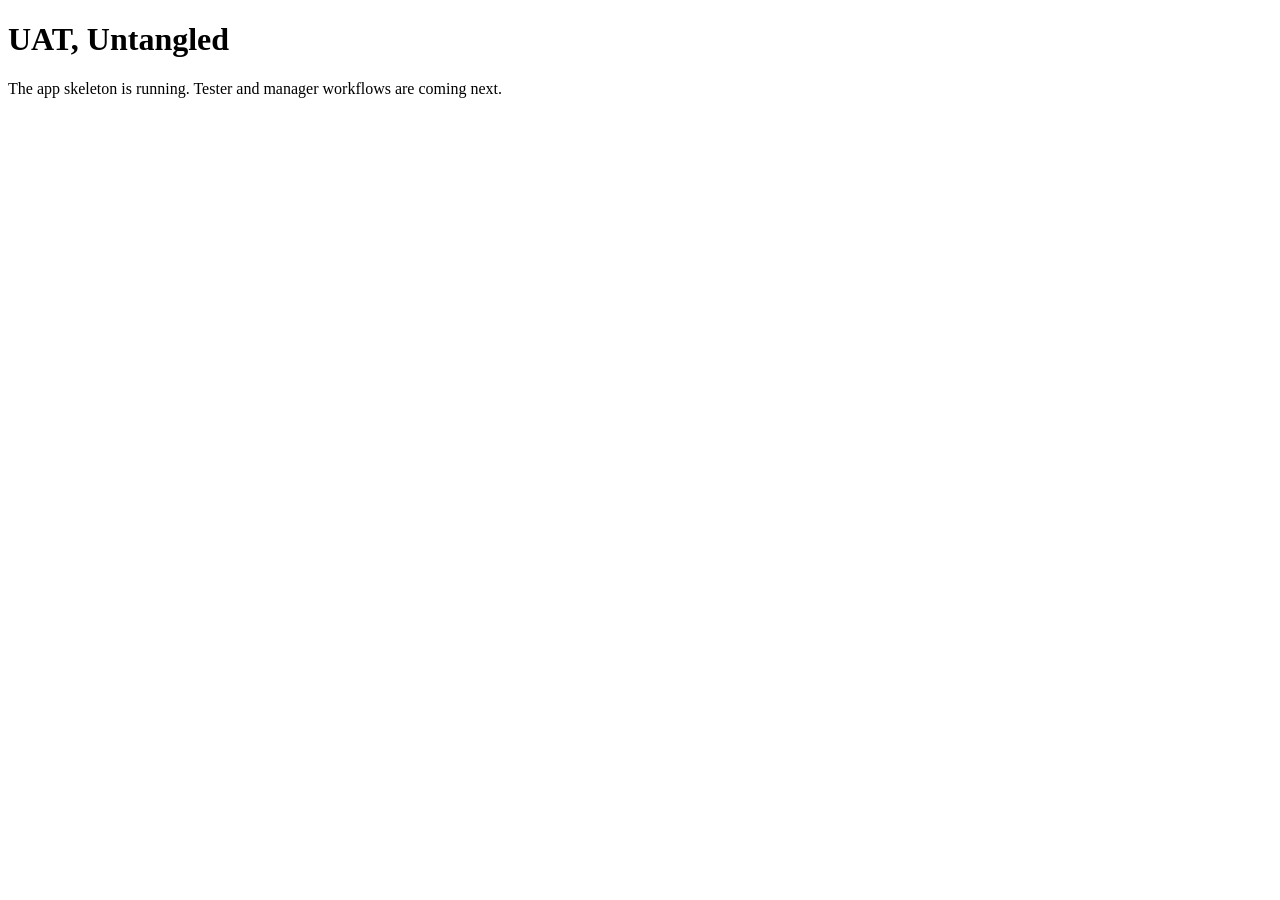
==== static/index.html @ ee5dca58 "Complete Slice 2 database setup" ====
<!doctype html>
<html lang="en">
  <head>
    <meta charset="utf-8" />
    <meta name="viewport" content="width=device-width, initial-scale=1" />
    <title>UAT, Untangled</title>
  </head>
  <body>
    <main>
      <h1>UAT, Untangled</h1>
      <p>The app skeleton is running. Tester and manager workflows are coming next.</p>
    </main>
  </body>
</html>
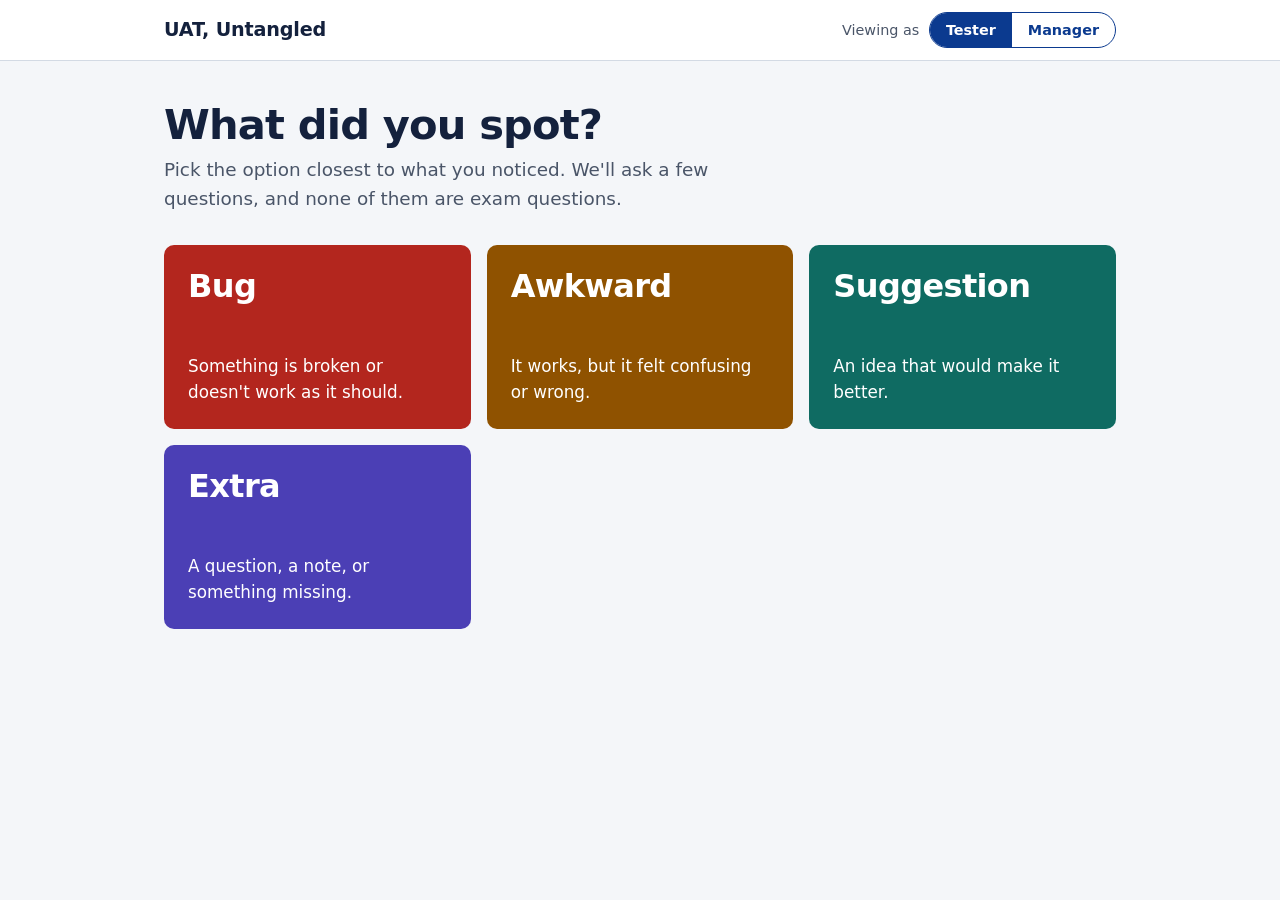
==== commit 05751d7d: "Complete Slice 3 reporting workflow" ====
--- a/static/index.html
+++ b/static/index.html
@@ -4,11 +4,44 @@
     <meta charset="utf-8" />
     <meta name="viewport" content="width=device-width, initial-scale=1" />
     <title>UAT, Untangled</title>
+    <link rel="stylesheet" href="/static/css/styles.css" />
   </head>
   <body>
-    <main>
-      <h1>UAT, Untangled</h1>
-      <p>The app skeleton is running. Tester and manager workflows are coming next.</p>
+    <a class="skip-link" href="#main">Skip to content</a>
+    <header class="site-header" id="site-header"></header>
+
+    <main id="main">
+      <h1>What did you spot?</h1>
+      <p class="lead">Pick the option closest to what you noticed. We'll ask a few questions, and none of them are exam questions.</p>
+
+      <ul class="picker">
+        <li>
+          <a class="panel panel--bug" href="/static/report.html?category=bug">
+            <span class="panel__name">Bug</span>
+            <p class="panel__desc">Something is broken or doesn't work as it should.</p>
+          </a>
+        </li>
+        <li>
+          <a class="panel panel--awkward" href="/static/report.html?category=awkward">
+            <span class="panel__name">Awkward</span>
+            <p class="panel__desc">It works, but it felt confusing or wrong.</p>
+          </a>
+        </li>
+        <li>
+          <a class="panel panel--suggestion" href="/static/report.html?category=suggestion">
+            <span class="panel__name">Suggestion</span>
+            <p class="panel__desc">An idea that would make it better.</p>
+          </a>
+        </li>
+        <li>
+          <a class="panel panel--extra" href="/static/report.html?category=extra">
+            <span class="panel__name">Extra</span>
+            <p class="panel__desc">A question, a note, or something missing.</p>
+          </a>
+        </li>
+      </ul>
     </main>
+
+    <script type="module" src="/static/js/index.js"></script>
   </body>
-</html>+</html>
--- a/static/css/styles.css
+++ b/static/css/styles.css
@@ -0,0 +1,236 @@
+:root {
+  --paper: #f4f6f9;
+  --surface: #ffffff;
+  --ink: #14213d;
+  --muted: #4a5568;
+  --line: #d3dae4;
+  --brand: #0b3a8f;
+  --brand-ink: #ffffff;
+  --danger: #a4161a;
+
+  --bug: #b3261e;
+  --suggestion: #0f6b62;
+  --awkward: #8f5200;
+  --extra: #4b3fb5;
+
+  --radius: 6px;
+  --font: "Segoe UI", system-ui, -apple-system, "Helvetica Neue", Arial, sans-serif;
+}
+
+* { box-sizing: border-box; }
+
+body {
+  margin: 0;
+  background: var(--paper);
+  color: var(--ink);
+  font-family: var(--font);
+  font-size: 1.0625rem;
+  line-height: 1.55;
+}
+
+a { color: var(--brand); }
+
+:focus-visible {
+  outline: 3px solid var(--brand);
+  outline-offset: 2px;
+}
+
+.skip-link {
+  position: absolute;
+  left: -999px;
+  top: 0;
+  background: var(--brand);
+  color: var(--brand-ink);
+  padding: 0.5rem 1rem;
+}
+.skip-link:focus { left: 0; z-index: 10; }
+
+/* Header and role switch */
+.site-header {
+  background: var(--surface);
+  border-bottom: 1px solid var(--line);
+}
+.site-header__inner {
+  max-width: 62rem;
+  margin: 0 auto;
+  padding: 0.75rem 1.25rem;
+  display: flex;
+  align-items: center;
+  justify-content: space-between;
+  gap: 1rem;
+  flex-wrap: wrap;
+}
+.brand {
+  font-weight: 700;
+  font-size: 1.2rem;
+  letter-spacing: -0.01em;
+  color: var(--ink);
+  text-decoration: none;
+}
+.role-switch {
+  display: inline-flex;
+  align-items: center;
+  gap: 0.6rem;
+  font-size: 0.9rem;
+  color: var(--muted);
+}
+.role-switch__group {
+  display: inline-flex;
+  border: 1.5px solid var(--brand);
+  border-radius: 999px;
+  overflow: hidden;
+}
+.role-switch button {
+  font: inherit;
+  font-weight: 600;
+  border: 0;
+  background: transparent;
+  color: var(--brand);
+  padding: 0.35rem 1rem;
+  cursor: pointer;
+}
+.role-switch button[aria-pressed="true"] {
+  background: var(--brand);
+  color: var(--brand-ink);
+}
+
+/* Layout */
+main {
+  max-width: 62rem;
+  margin: 0 auto;
+  padding: 2.5rem 1.25rem 4rem;
+}
+h1 {
+  font-size: clamp(1.9rem, 4vw, 2.6rem);
+  line-height: 1.15;
+  letter-spacing: -0.02em;
+  margin: 0 0 0.5rem;
+}
+h2 { font-size: 1.15rem; margin: 0; }
+.lead { font-size: 1.15rem; color: var(--muted); max-width: 40rem; margin: 0 0 2rem; }
+
+/* Category picker: the one bold moment */
+.picker {
+  display: grid;
+  grid-template-columns: repeat(auto-fit, minmax(16rem, 1fr));
+  gap: 1rem;
+  list-style: none;
+  margin: 0;
+  padding: 0;
+}
+.panel {
+  display: flex;
+  flex-direction: column;
+  justify-content: space-between;
+  min-height: 11.5rem;
+  padding: 1.5rem;
+  border-radius: 10px;
+  color: #fff;
+  text-decoration: none;
+}
+.panel--bug { background: var(--bug); }
+.panel--suggestion { background: var(--suggestion); }
+.panel--awkward { background: var(--awkward); }
+.panel--extra { background: var(--extra); }
+.panel__name { font-size: 2rem; font-weight: 700; letter-spacing: -0.02em; line-height: 1.1; }
+.panel__desc { margin: 0.75rem 0 0; font-size: 1.05rem; max-width: 22rem; }
+.panel:hover .panel__name { text-decoration: underline; text-underline-offset: 5px; }
+.panel:focus-visible { outline-color: var(--ink); outline-offset: 4px; }
+
+/* Forms */
+.form { max-width: 40rem; }
+.field { margin-bottom: 1.4rem; }
+.field label { display: block; font-weight: 600; margin-bottom: 0.35rem; }
+.optional { font-weight: 400; color: var(--muted); }
+.field input,
+.field textarea {
+  width: 100%;
+  font: inherit;
+  color: var(--ink);
+  background: var(--surface);
+  border: 1.5px solid #8a97ab;
+  border-radius: var(--radius);
+  padding: 0.65rem 0.8rem;
+}
+.field textarea { min-height: 6.5rem; resize: vertical; }
+.field input:focus-visible,
+.field textarea:focus-visible { outline: 3px solid var(--brand); outline-offset: 1px; border-color: var(--brand); }
+
+.button {
+  display: inline-block;
+  font: inherit;
+  font-weight: 600;
+  background: var(--brand);
+  color: var(--brand-ink);
+  border: 1.5px solid var(--brand);
+  border-radius: var(--radius);
+  padding: 0.65rem 1.4rem;
+  cursor: pointer;
+  text-decoration: none;
+}
+.button:disabled { opacity: 0.6; cursor: progress; }
+.button--quiet { background: transparent; color: var(--brand); }
+
+.status { min-height: 1.5rem; margin: 1rem 0 0; font-weight: 600; }
+.status--error { color: var(--danger); }
+
+.confirmation {
+  max-width: 40rem;
+  background: var(--surface);
+  border: 1px solid var(--line);
+  border-left: 6px solid var(--suggestion);
+  border-radius: var(--radius);
+  padding: 1.5rem;
+}
+.confirmation p { margin: 0.5rem 0 1.25rem; }
+.confirmation .actions { display: flex; gap: 0.75rem; flex-wrap: wrap; }
+
+/* Manager queue */
+.toolbar { display: flex; align-items: center; justify-content: space-between; gap: 1rem; margin-bottom: 1.5rem; flex-wrap: wrap; }
+.queue { list-style: none; margin: 0; padding: 0; display: grid; gap: 0.9rem; }
+.issue {
+  background: var(--surface);
+  border: 1px solid var(--line);
+  border-left: 6px solid var(--muted);
+  border-radius: var(--radius);
+  padding: 1rem 1.25rem;
+}
+.issue--bug { border-left-color: var(--bug); }
+.issue--suggestion { border-left-color: var(--suggestion); }
+.issue--awkward { border-left-color: var(--awkward); }
+.issue--extra { border-left-color: var(--extra); }
+.issue__top { display: flex; gap: 0.6rem; align-items: center; flex-wrap: wrap; margin-bottom: 0.35rem; }
+.issue__title { overflow-wrap: anywhere; }
+.chip {
+  font-size: 0.85rem;
+  font-weight: 600;
+  padding: 0.1rem 0.6rem;
+  border-radius: 999px;
+  color: #fff;
+  background: var(--muted);
+}
+.chip--bug { background: var(--bug); }
+.chip--suggestion { background: var(--suggestion); }
+.chip--awkward { background: var(--awkward); }
+.chip--extra { background: var(--extra); }
+.chip--status { background: transparent; color: var(--ink); border: 1.5px solid var(--line); }
+.issue__meta { color: var(--muted); font-size: 0.95rem; margin: 0; }
+.issue details { margin-top: 0.75rem; }
+.issue summary { cursor: pointer; font-weight: 600; color: var(--brand); }
+.answers { margin: 0.75rem 0 0; }
+.answers dt { font-weight: 600; margin-top: 0.75rem; }
+.answers dd { margin: 0.15rem 0 0; white-space: pre-wrap; overflow-wrap: anywhere; }
+.report-divider { border: 0; border-top: 1px solid var(--line); margin: 1rem 0 0; }
+
+.notice {
+  max-width: 40rem;
+  background: var(--surface);
+  border: 1px solid var(--line);
+  border-radius: var(--radius);
+  padding: 1.5rem;
+}
+.notice p { margin: 0.5rem 0 1.25rem; }
+
+@media (prefers-reduced-motion: reduce) {
+  * { scroll-behavior: auto !important; }
+}
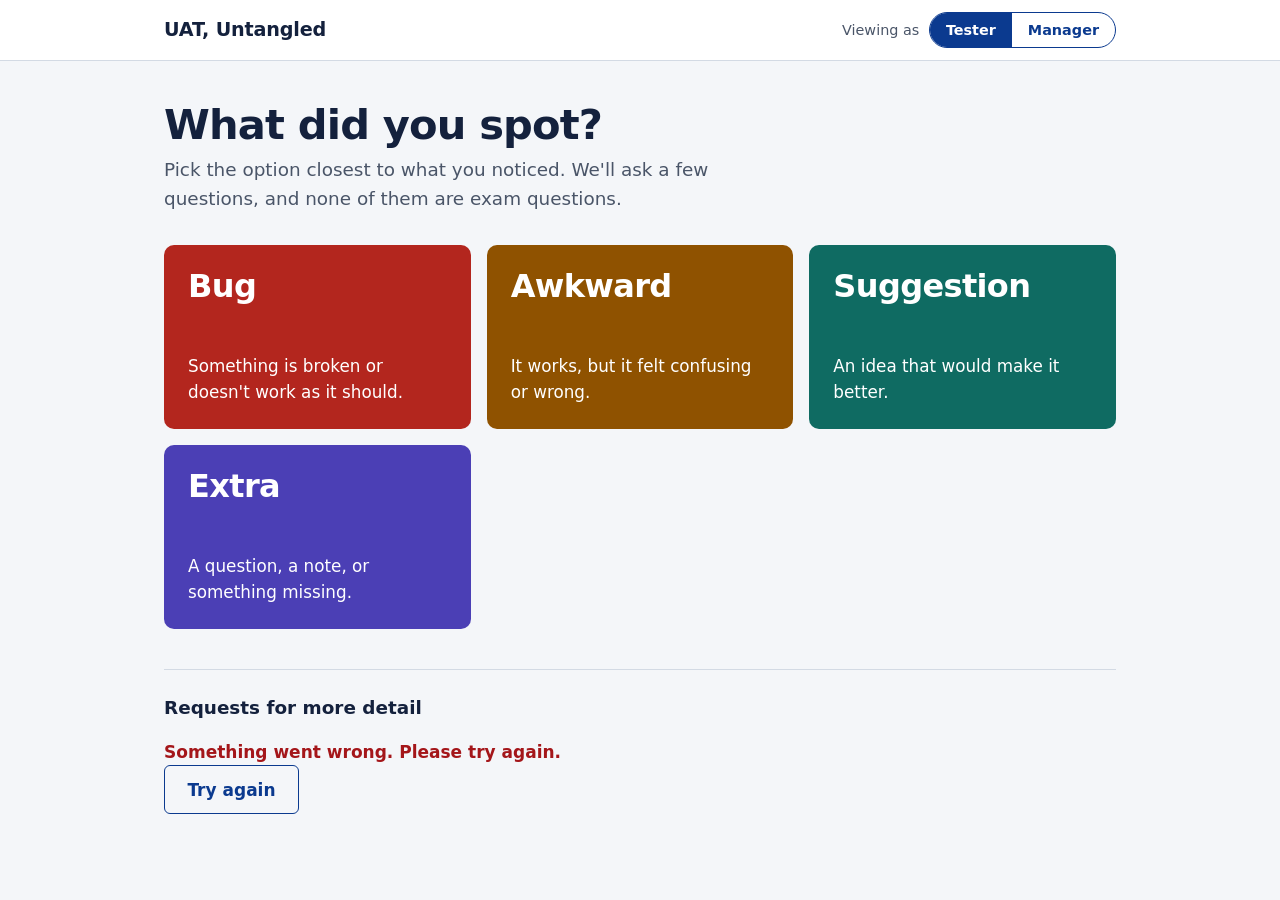
==== commit 7fb30979: "Add manager detail requests and tester response workflow" ====
--- a/static/index.html
+++ b/static/index.html
@@ -40,6 +40,9 @@
           </a>
         </li>
       </ul>
+      <section id="tester-detail-requests" class="tester-detail-requests" aria-label="Requests for more detail">
+        <p role="status">Loading requests for more detail...</p>
+      </section>
     </main>
 
     <script type="module" src="/static/js/index.js"></script>
--- a/static/css/styles.css
+++ b/static/css/styles.css
@@ -234,3 +234,506 @@
 @media (prefers-reduced-motion: reduce) {
   * { scroll-behavior: auto !important; }
 }
+
+/* =========================================
+   Slice 4 Stage B — AI quality and follow-up
+   ========================================= */
+
+/* Tester follow-up */
+
+.follow-up {
+  margin-block: 1.5rem;
+  padding: 1.25rem;
+  border: 1px solid var(--line);
+  border-radius: var(--radius);
+  background: var(--surface);
+  color: var(--ink);
+}
+
+.follow-up h2 {
+  margin-top: 0;
+}
+
+.follow-up__question {
+  margin-block: 0.75rem 1.25rem;
+  color: var(--ink);
+  line-height: 1.6;
+  overflow-wrap: anywhere;
+}
+
+.follow-up__form {
+  display: grid;
+  gap: 1rem;
+}
+
+.follow-up__form textarea {
+  display: block;
+  width: 100%;
+  min-height: 7rem;
+  box-sizing: border-box;
+  padding: 0.75rem;
+  border: 1px solid var(--line);
+  border-radius: var(--radius);
+  background: var(--paper);
+  color: var(--ink);
+  font: inherit;
+  resize: vertical;
+}
+
+.follow-up__form textarea:focus-visible {
+  outline: 2px solid var(--brand);
+  outline-offset: 2px;
+}
+
+.follow-up__form .actions {
+  display: flex;
+  flex-wrap: wrap;
+  gap: 0.75rem;
+}
+
+.follow-up__form button:disabled {
+  opacity: 0.65;
+  cursor: wait;
+}
+
+.follow-up__form .status {
+  margin: 0;
+}
+
+.follow-up__form .status--error {
+  color: var(--danger);
+}
+
+.follow-up__complete {
+  margin-block: 1rem 0;
+  font-weight: 600;
+  color: var(--ink);
+}
+
+.follow-up__complete:focus {
+  outline: none;
+}
+
+/* Manager report sections */
+
+.report-details {
+  min-width: 0;
+}
+
+.report-follow-up,
+.ai-quality {
+  margin-top: 1rem;
+  padding: 1rem;
+  border: 1px solid var(--line);
+  border-radius: var(--radius);
+  background: var(--surface);
+  color: var(--ink);
+  overflow-wrap: anywhere;
+}
+
+.report-follow-up__heading,
+.ai-quality__heading {
+  margin: 0 0 0.75rem;
+  font-size: 1rem;
+  line-height: 1.4;
+}
+
+.report-follow-up__details,
+.ai-quality__details {
+  display: grid;
+  grid-template-columns: minmax(6rem, 9rem) minmax(0, 1fr);
+  gap: 0.5rem 1rem;
+  margin: 0;
+}
+
+.report-follow-up__details dt,
+.ai-quality__details dt {
+  color: var(--muted);
+  font-weight: 600;
+}
+
+.report-follow-up__details dd,
+.ai-quality__details dd {
+  min-width: 0;
+  margin: 0;
+  white-space: pre-wrap;
+  overflow-wrap: anywhere;
+}
+
+/* AI verdict and confidence */
+
+.ai-quality__verdict {
+  display: flex;
+  align-items: center;
+  flex-wrap: wrap;
+  gap: 0.5rem;
+  margin-bottom: 0.85rem;
+}
+
+.ai-quality__result,
+.ai-quality__confidence {
+  display: inline-flex;
+  align-items: center;
+  padding: 0.3rem 0.65rem;
+  border: 1px solid var(--line);
+  border-radius: var(--radius);
+  font-size: 0.875rem;
+  line-height: 1.4;
+}
+
+.ai-quality__result {
+  font-weight: 700;
+  color: var(--ink);
+  background: var(--paper);
+}
+
+.ai-quality__result--clear {
+  border-color: var(--brand);
+}
+
+.ai-quality__result--needs-detail {
+  border-color: var(--suggestion);
+}
+
+.ai-quality__confidence {
+  color: var(--muted);
+  background: var(--paper);
+}
+
+.ai-quality__unavailable {
+  margin: 0;
+  color: var(--muted);
+  line-height: 1.5;
+}
+
+/* Responsive manager details */
+
+@media (max-width: 600px) {
+  .report-follow-up,
+  .ai-quality,
+  .follow-up {
+    padding: 0.85rem;
+  }
+
+  .report-follow-up__details,
+  .ai-quality__details {
+    grid-template-columns: minmax(0, 1fr);
+    gap: 0.25rem;
+  }
+
+  .report-follow-up__details dd,
+  .ai-quality__details dd {
+    margin-bottom: 0.75rem;
+  }
+}
+
+/* Slice 5: duplicate messages and manager comparisons */
+.duplicate-notice {
+  padding: 0.85rem 1rem;
+  border-left: 4px solid var(--suggestion);
+  border-radius: var(--radius);
+  background: var(--paper);
+  color: var(--ink);
+}
+
+.chip--possible-duplicate {
+  border: 1px solid var(--brand);
+  background: var(--paper);
+  color: var(--brand);
+}
+
+.duplicate-check {
+  margin-top: 1rem;
+  padding: 1rem;
+  border: 1px solid var(--line);
+  border-radius: var(--radius);
+  background: var(--surface);
+  color: var(--ink);
+  overflow-wrap: anywhere;
+}
+
+.duplicate-check__heading {
+  margin: 0 0 0.75rem;
+  font-size: 1rem;
+}
+
+.duplicate-check__verdict {
+  margin: 0 0 0.75rem;
+  font-weight: 600;
+}
+
+.duplicate-check__pending {
+  margin: 0.75rem 0;
+  color: var(--muted);
+}
+
+.duplicate-check__details {
+  display: grid;
+  grid-template-columns: minmax(8rem, 14rem) minmax(0, 1fr);
+  gap: 0.5rem 1rem;
+  margin: 0.75rem 0;
+}
+
+.duplicate-check__details dt {
+  color: var(--muted);
+  font-weight: 600;
+}
+
+.duplicate-check__details dd {
+  min-width: 0;
+  margin: 0;
+  white-space: pre-wrap;
+}
+
+.duplicate-comparison {
+  display: grid;
+  grid-template-columns: repeat(2, minmax(0, 1fr));
+  gap: 1rem;
+  margin-top: 1rem;
+}
+
+.duplicate-comparison__report {
+  min-width: 0;
+  padding: 1rem;
+  border: 1px solid var(--line);
+  border-radius: var(--radius);
+  background: var(--paper);
+}
+
+.duplicate-comparison__report h4 {
+  margin: 0;
+  font-size: 1rem;
+}
+
+@media (max-width: 600px) {
+  .duplicate-check {
+    padding: 0.85rem;
+  }
+
+  .duplicate-comparison,
+  .duplicate-check__details {
+    grid-template-columns: minmax(0, 1fr);
+  }
+
+  .duplicate-check__details dd {
+    margin-bottom: 0.5rem;
+  }
+}
+
+/* Final detailed reports */
+.consolidated-report {
+  margin-top: 1rem;
+  padding: 1rem;
+  border: 1px solid var(--brand);
+  border-radius: var(--radius);
+  background: var(--paper);
+  overflow-wrap: anywhere;
+}
+
+.consolidated-report__title {
+  margin: 1rem 0 0.5rem;
+  font-size: 1.15rem;
+}
+
+.consolidated-report__meta {
+  color: var(--muted);
+  font-size: 0.95rem;
+}
+
+.consolidated-report__summary {
+  white-space: pre-wrap;
+}
+
+.consolidated-report__section h4,
+.consolidated-report__source h4 {
+  margin: 1rem 0 0.4rem;
+  font-size: 1rem;
+}
+
+.consolidated-report__section ul {
+  padding-left: 1.5rem;
+}
+
+.consolidated-report__section li {
+  margin: 0.4rem 0;
+  white-space: pre-wrap;
+}
+
+.consolidated-report__warning {
+  padding: 0.75rem;
+  border-left: 4px solid var(--danger);
+  background: var(--surface);
+  color: var(--danger);
+}
+
+.consolidated-report__source {
+  margin-top: 1rem;
+  padding: 1rem;
+  border: 1px solid var(--line);
+  border-radius: var(--radius);
+  background: var(--surface);
+}
+
+.consolidated-report__actions {
+  margin-top: 1rem;
+}
+
+@media (max-width: 600px) {
+  .consolidated-report,
+  .consolidated-report__source {
+    padding: 0.75rem;
+  }
+}
+
+/* Optional occurrence time and mock CloudWatch evidence */
+.field input[type="datetime-local"] {
+  min-width: 0;
+  max-width: 100%;
+}
+
+.occurrence-help {
+  margin: 0.4rem 0 0;
+  font-size: 0.95rem;
+  color: var(--muted);
+}
+
+.log-evidence {
+  margin-top: 1rem;
+  padding: 1rem;
+  border: 1px solid var(--line);
+  border-radius: var(--radius);
+  background: var(--surface);
+  overflow-wrap: anywhere;
+}
+
+.log-evidence__meta {
+  color: var(--muted);
+  font-size: 0.95rem;
+}
+
+.log-evidence__list {
+  margin: 1rem 0 0;
+  padding: 0;
+  list-style: none;
+}
+
+.log-evidence__entry {
+  padding: 1rem 0;
+  border-top: 1px solid var(--line);
+}
+
+.log-evidence__entry h4 {
+  margin: 0 0 0.75rem;
+  font-size: 1rem;
+}
+
+.log-evidence__details {
+  display: grid;
+  grid-template-columns: minmax(7rem, 11rem) minmax(0, 1fr);
+  gap: 0.35rem 1rem;
+  margin: 0;
+}
+
+.log-evidence__details dt {
+  font-weight: 600;
+  color: var(--muted);
+}
+
+.log-evidence__details dd {
+  min-width: 0;
+  margin: 0;
+  white-space: pre-wrap;
+}
+
+.log-evidence__message {
+  margin-bottom: 0;
+  padding: 0.75rem;
+  border: 1px solid var(--line);
+  border-radius: var(--radius);
+  background: var(--paper);
+  color: var(--ink);
+  white-space: pre-wrap;
+  overflow-wrap: anywhere;
+  font-size: 0.9rem;
+}
+
+@media (max-width: 600px) {
+  .log-evidence {
+    padding: 0.75rem;
+  }
+
+  .log-evidence__details {
+    grid-template-columns: minmax(0, 1fr);
+  }
+
+  .log-evidence__details dd {
+    margin-bottom: 0.5rem;
+  }
+}
+
+/* Manager detail-request board and tester replies */
+.manager-layout { max-width: 100rem; }
+.manager-board {
+  display: grid;
+  grid-template-columns: minmax(0, 1.4fr) minmax(20rem, 1fr);
+  gap: 1.5rem;
+  align-items: start;
+}
+.manager-board__column { min-width: 0; }
+.manager-board__column > h2 { margin: 0 0 0.75rem; font-size: 1.3rem; }
+.manager-board__column--detail {
+  padding: 1rem;
+  border: 1px solid var(--line);
+  border-radius: var(--radius);
+  background: var(--paper);
+}
+.detail-request-list,
+.tester-detail-list {
+  list-style: none;
+  padding: 0;
+  margin: 1rem 0 0;
+  display: grid;
+  gap: 1rem;
+}
+.detail-request-card,
+.tester-detail-card {
+  min-width: 0;
+  padding: 1rem;
+  border: 1px solid var(--line);
+  border-radius: var(--radius);
+  background: var(--surface);
+  overflow-wrap: anywhere;
+}
+.detail-request-card h3,
+.tester-detail-card h3 { margin: 0 0 0.5rem; font-size: 1.1rem; }
+.detail-request-card h4 { margin: 1rem 0 0.5rem; }
+.detail-request-card summary,
+.tester-detail-card summary { cursor: pointer; font-weight: 600; color: var(--brand); }
+.detail-request-question { white-space: pre-wrap; font-weight: 600; }
+.detail-request-form,
+.tester-detail-form { margin-top: 1rem; }
+.detail-request-form label,
+.tester-detail-form label { display: block; margin-bottom: 0.4rem; font-weight: 600; }
+.detail-request-form textarea,
+.tester-detail-form textarea {
+  display: block;
+  width: 100%;
+  min-height: 7rem;
+  padding: 0.75rem;
+  margin-bottom: 0.75rem;
+  border: 1px solid var(--line);
+  border-radius: var(--radius);
+  color: var(--ink);
+  background: var(--surface);
+  font: inherit;
+  resize: vertical;
+}
+.detail-request-actions { display: flex; flex-wrap: wrap; gap: 0.75rem; margin-top: 1rem; }
+.detail-request-actions .status { flex-basis: 100%; }
+.manager-clarifications { margin-top: 1rem; padding-top: 1rem; border-top: 1px solid var(--line); }
+.manager-clarifications h3 { font-size: 1rem; }
+.manager-clarifications__reply + .manager-clarifications__reply { margin-top: 1rem; }
+.tester-detail-requests { margin-top: 2.5rem; padding-top: 1.5rem; border-top: 1px solid var(--line); }
+@media (max-width: 1000px) {
+  .manager-board { grid-template-columns: minmax(0, 1fr); }
+}
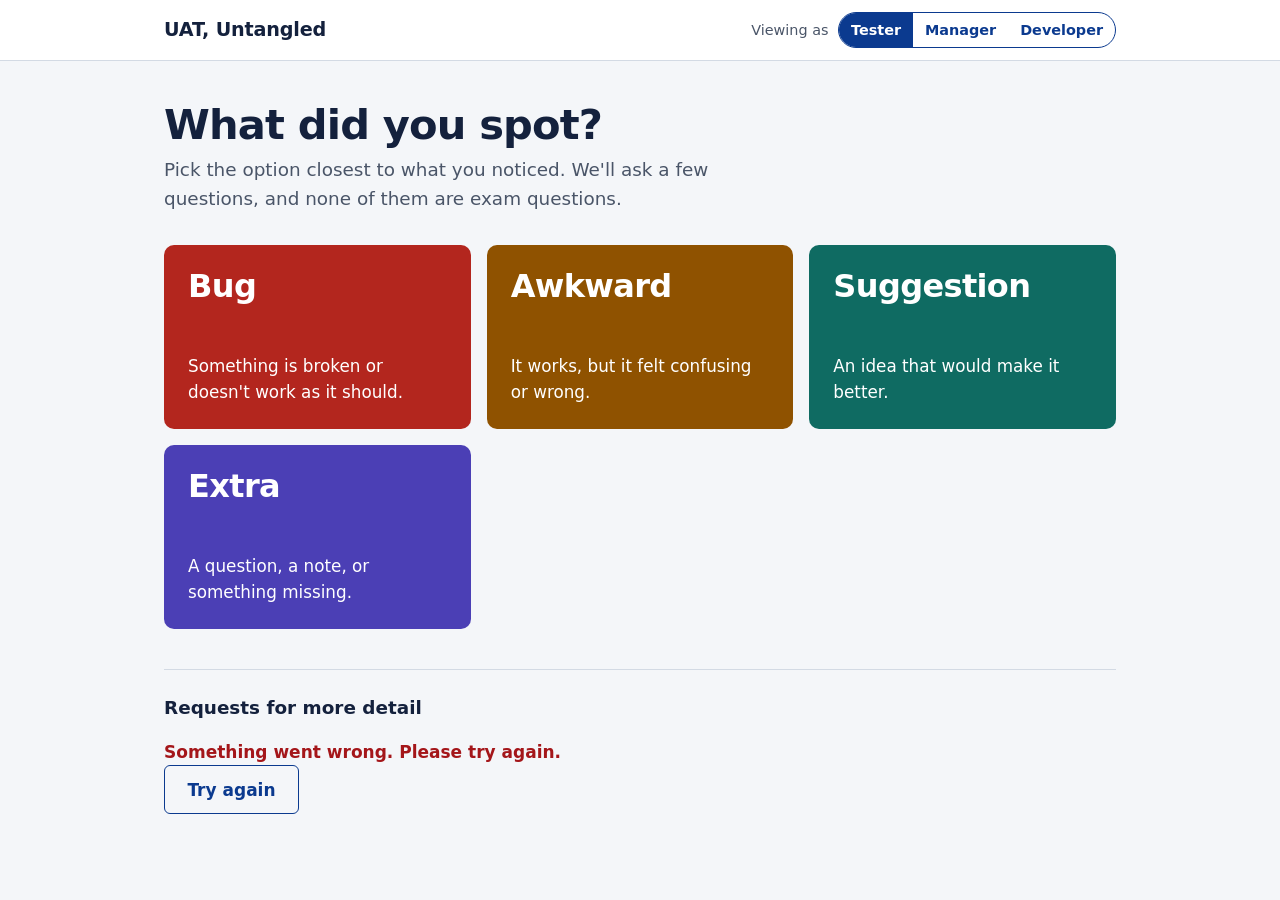
==== commit 918abf28: "Add developer handover and fix tester homepage" ====
--- a/static/index.html
+++ b/static/index.html
@@ -43,6 +43,7 @@
       <section id="tester-detail-requests" class="tester-detail-requests" aria-label="Requests for more detail">
         <p role="status">Loading requests for more detail...</p>
       </section>
+
     </main>
 
     <script type="module" src="/static/js/index.js"></script>
--- a/static/css/styles.css
+++ b/static/css/styles.css
@@ -737,3 +737,60 @@
 @media (max-width: 1000px) {
   .manager-board { grid-template-columns: minmax(0, 1fr); }
 }
+
+/* Reviewed technical handover and developer queue */
+.role-switch { flex-wrap: wrap; }
+.role-switch__group button { padding-inline: 0.75rem; }
+.manager-views { display: flex; gap: 0.75rem; margin-bottom: 1.5rem; flex-wrap: wrap; }
+.manager-views button[aria-pressed="true"] { background: var(--brand); color: var(--brand-ink); }
+.technical-handover {
+  margin-top: 1rem;
+  padding: 1rem;
+  border: 1px solid var(--brand);
+  border-radius: var(--radius);
+  background: var(--surface);
+  overflow-wrap: anywhere;
+}
+.technical-handover > button { margin-top: 1rem; }
+.technical-editor { margin-top: 1rem; }
+.technical-editor input[type="text"],
+.technical-editor textarea,
+.technical-editor select,
+.developer-status-form select {
+  width: 100%;
+  padding: 0.65rem;
+  border: 1px solid var(--line);
+  border-radius: var(--radius);
+  background: var(--surface);
+  color: var(--ink);
+  font: inherit;
+}
+.technical-editor textarea { resize: vertical; }
+.technical-editor__actions { display: flex; flex-wrap: wrap; gap: 0.75rem; margin-top: 1rem; }
+.technical-warning { padding: 0.75rem; border-left: 4px solid var(--danger); background: var(--paper); }
+.technical-log-selection { min-width: 0; border: 1px solid var(--line); margin: 1rem 0; }
+.technical-log-selection legend { font-weight: 600; }
+.technical-log-choice { display: block; margin: 0.75rem 0; cursor: pointer; }
+.technical-log-choice input { margin-right: 0.4rem; }
+.technical-log,
+.technical-source { min-width: 0; padding: 0.75rem; border: 1px solid var(--line); border-radius: var(--radius); margin-top: 0.5rem; }
+.technical-log pre { white-space: pre-wrap; overflow-wrap: anywhere; margin-bottom: 0; font-size: 0.9rem; }
+.developer-ticket-list,
+.report-progress-list { list-style: none; padding: 0; display: grid; gap: 1rem; }
+.developer-ticket,
+.report-progress-card { padding: 1.25rem; background: var(--surface); border: 1px solid var(--line); border-radius: var(--radius); overflow-wrap: anywhere; }
+.developer-ticket h2 { overflow-wrap: anywhere; }
+.developer-ticket summary { cursor: pointer; font-weight: 600; color: var(--brand); }
+.developer-status-form { display: flex; align-items: center; flex-wrap: wrap; gap: 0.75rem; margin: 1rem 0; }
+.developer-status-form select { width: auto; max-width: 100%; }
+.developer-status-form .status { flex-basis: 100%; margin: 0; }
+.technical-content h3 { font-size: 1rem; margin-top: 1.25rem; }
+.technical-content__text { white-space: pre-wrap; }
+.tester-report-progress { margin-top: 2.5rem; padding-top: 1.5rem; border-top: 1px solid var(--line); }
+.report-progress-card h3 { margin: 0 0 0.5rem; font-size: 1rem; }
+.report-progress-status { font-weight: 600; color: var(--brand); }
+@media (max-width: 600px) {
+  .technical-handover,
+  .developer-ticket,
+  .report-progress-card { padding: 0.85rem; }
+}
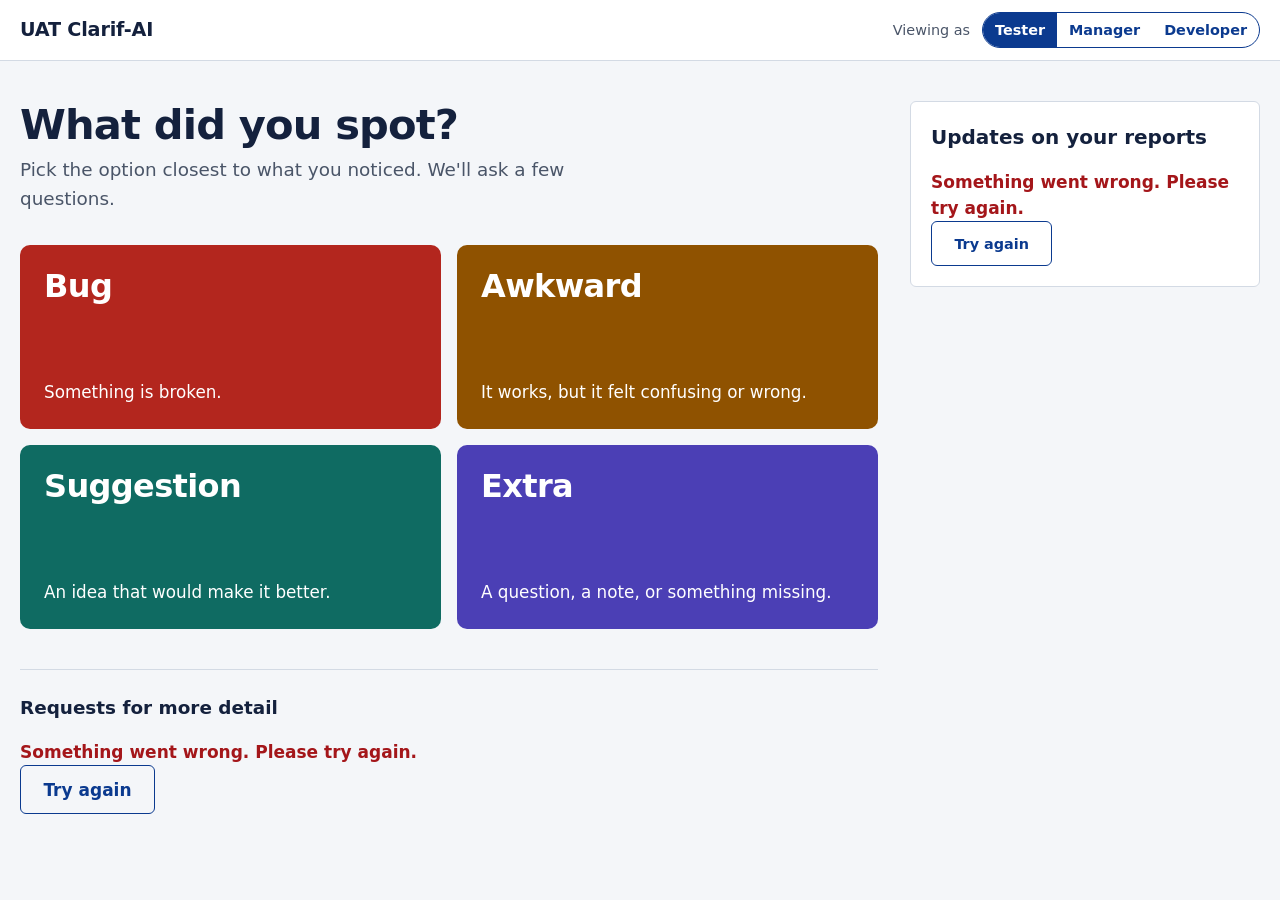
==== commit f68b5427: "Add tester updates, rename to UAT Clarif-AI and align page headers" ====
--- a/static/index.html
+++ b/static/index.html
@@ -3,22 +3,23 @@
   <head>
     <meta charset="utf-8" />
     <meta name="viewport" content="width=device-width, initial-scale=1" />
-    <title>UAT, Untangled</title>
+    <title>UAT Clarif-AI</title>
     <link rel="stylesheet" href="/static/css/styles.css" />
   </head>
   <body>
     <a class="skip-link" href="#main">Skip to content</a>
     <header class="site-header" id="site-header"></header>
 
-    <main id="main">
+    <main id="main" class="tester-home">
+      <div class="tester-home__main">
       <h1>What did you spot?</h1>
-      <p class="lead">Pick the option closest to what you noticed. We'll ask a few questions, and none of them are exam questions.</p>
+      <p class="lead">Pick the option closest to what you noticed. We'll ask a few questions.</p>
 
       <ul class="picker">
         <li>
           <a class="panel panel--bug" href="/static/report.html?category=bug">
             <span class="panel__name">Bug</span>
-            <p class="panel__desc">Something is broken or doesn't work as it should.</p>
+            <p class="panel__desc">Something is broken.</p>
           </a>
         </li>
         <li>
@@ -43,7 +44,10 @@
       <section id="tester-detail-requests" class="tester-detail-requests" aria-label="Requests for more detail">
         <p role="status">Loading requests for more detail...</p>
       </section>
-
+      </div>
+      <aside id="tester-report-updates" class="tester-updates" aria-label="Updates on your reports">
+        <p role="status">Loading your updates...</p>
+      </aside>
     </main>
 
     <script type="module" src="/static/js/index.js"></script>
--- a/static/css/styles.css
+++ b/static/css/styles.css
@@ -794,3 +794,101 @@
   .developer-ticket,
   .report-progress-card { padding: 0.85rem; }
 }
+
+/* Tester feedback loop. Append after the existing feature styles. */
+main.tester-home {
+  max-width: 1380px;
+  display: grid;
+  grid-template-columns: minmax(0, 1fr) minmax(290px, 350px);
+  gap: 2rem;
+  align-items: start;
+}
+.tester-home__main { min-width: 0; }
+.tester-home .picker { grid-template-columns: repeat(2, minmax(0, 1fr)); }
+.tester-updates {
+  min-width: 0;
+  position: sticky;
+  top: 1.5rem;
+  padding: 1.25rem;
+  border: 1px solid var(--line);
+  border-radius: var(--radius);
+  background: var(--surface);
+  max-height: calc(100vh - 3rem);
+  overflow-y: auto;
+  overflow-wrap: anywhere;
+}
+.tester-updates__heading { display: flex; gap: 0.75rem; flex-wrap: wrap; align-items: center; }
+.tester-updates h2 { font-size: 1.25rem; margin: 0; }
+.tester-updates .button { font-size: 0.9rem; }
+.tester-updates__list { list-style: none; padding: 0; display: grid; gap: 1rem; }
+.tester-update-card { padding: 1rem; border: 1px solid var(--line); border-radius: var(--radius); background: var(--paper); }
+.tester-update-card h3 { font-size: 1rem; margin: 0.75rem 0; }
+.tester-update-message { white-space: pre-wrap; }
+.tester-update-status { display: inline-block; font-weight: 700; color: var(--brand); }
+.tester-update-status--completed { color: #116747; }
+.tester-update-status--not_forwarded { color: var(--ink); }
+.tester-feedback-panel { margin-top: 1rem; padding: 1rem; border: 1px solid var(--line); border-radius: var(--radius); }
+.tester-feedback-panel > button { margin-top: 1rem; }
+.tester-feedback-form { margin-top: 1rem; }
+.tester-feedback-form textarea,
+.tester-feedback-form select { width: 100%; padding: 0.65rem; color: var(--ink); background: var(--surface); border: 1px solid var(--line); border-radius: var(--radius); font: inherit; }
+.tester-feedback-confirmation { display: block; margin: 1rem 0; }
+.tester-feedback-confirmation[hidden] { display: none; }
+@media (max-width: 950px) {
+  main.tester-home { grid-template-columns: minmax(0, 1fr); }
+  .tester-updates { position: static; max-height: none; }
+}
+@media (max-width: 520px) {
+  .tester-home .picker { grid-template-columns: minmax(0, 1fr); }
+}
+
+/* Align the header with each page's content */
+body {
+  --page-width: 62rem;
+  --page-gutter: 1.25rem;
+}
+
+body:has(main.tester-home) {
+  --page-width: 1380px;
+}
+
+body:has(#manager-root) {
+  --page-width: 100rem;
+}
+
+.site-header__inner,
+main,
+main.tester-home,
+main.manager-layout {
+  box-sizing: border-box;
+  width: 100%;
+  max-width: var(--page-width);
+  margin-inline: auto;
+  padding-inline: var(--page-gutter);
+}
+
+.site-header__inner {
+  display: flex;
+  align-items: center;
+  justify-content: space-between;
+  gap: 1rem;
+  flex-wrap: wrap;
+}
+
+.role-switch {
+  display: flex;
+  align-items: center;
+  justify-content: flex-end;
+  gap: 0.75rem;
+  margin-left: auto;
+}
+
+.role-switch__group {
+  display: inline-flex;
+  align-items: stretch;
+  flex-shrink: 0;
+}
+
+.role-switch__group button {
+  white-space: nowrap;
+}
